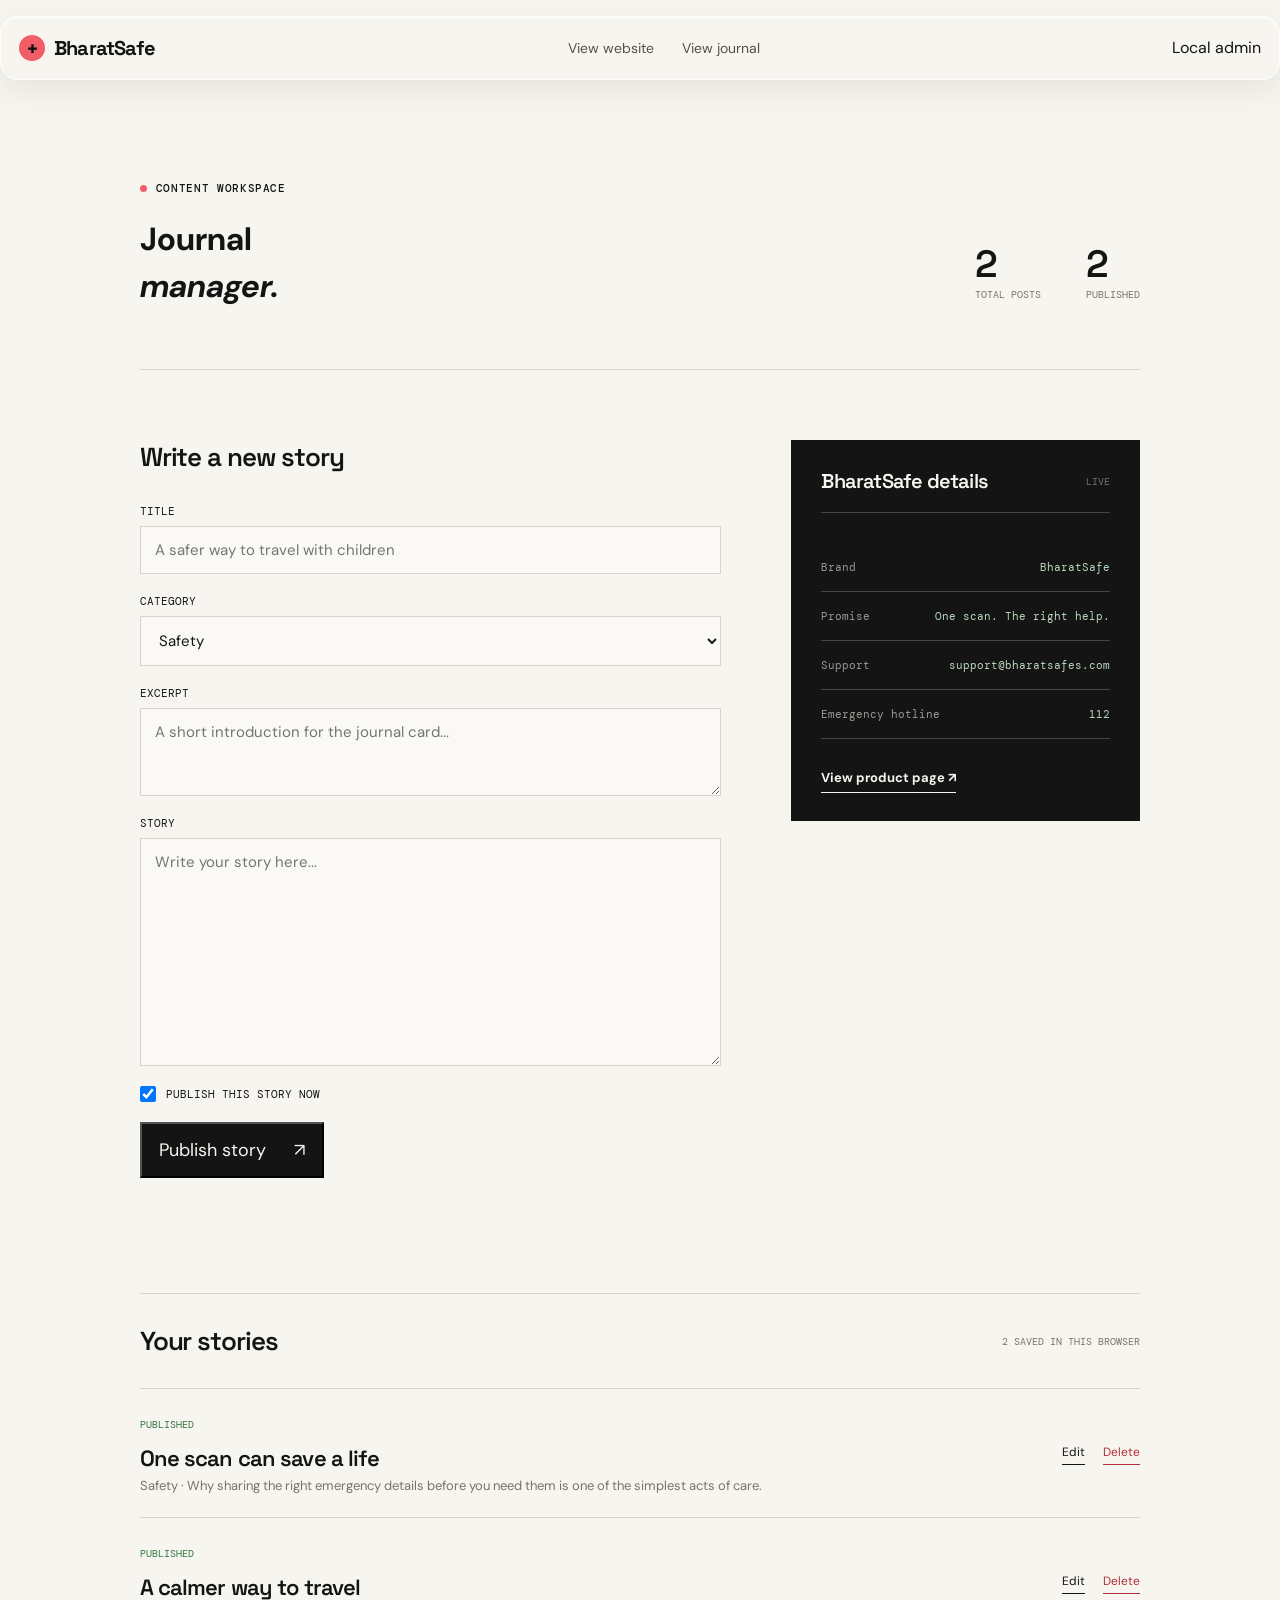
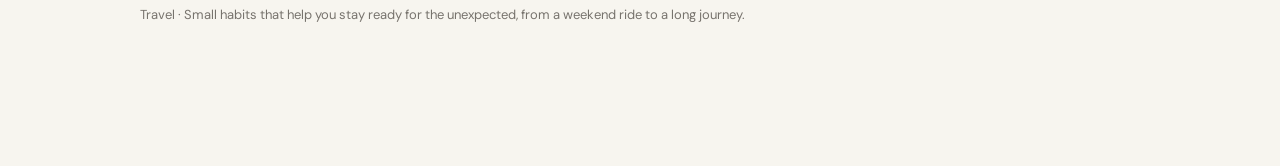
==== admin.html @ 0f33e7d2 "Initial BharatSafe website" ====
<!doctype html>
<html lang="en">
<head>
  <meta charset="UTF-8" />
  <meta name="viewport" content="width=device-width, initial-scale=1.0" />
  <title>BharatSafe Admin — Journal manager</title>
  <link rel="stylesheet" href="styles.css" />
  <link rel="stylesheet" href="glass-nav.css" />
  <link rel="stylesheet" href="admin.css" />
  <link rel="stylesheet" href="cursor.css" />
</head>
<body>
  <header class="site-header"><a class="brand" href="index.html" aria-label="BharatSafe home"><span class="brand-mark">+</span><span>BharatSafe</span></a><nav class="desktop-nav" aria-label="Admin navigation"><a href="index.html">View website</a><a href="blog.html">View journal</a></nav><span class="admin-badge">Local admin</span></header>
  <main class="admin-shell">
    <div class="admin-heading"><div><p class="eyebrow"><span class="eyebrow-dot"></span> Content workspace</p><h1>Journal<br /><em>manager.</em></h1></div><div class="admin-stats"><div><strong id="total-posts">0</strong><span>Total posts</span></div><div><strong id="published-posts">0</strong><span>Published</span></div></div></div>
    <div class="admin-layout">
      <section class="editor-panel"><div class="panel-heading"><h2 id="editor-title">Write a new story</h2><button class="text-button" id="cancel-edit" type="button" hidden>Cancel edit</button></div><form id="post-form"><label>Title<input id="post-title" required maxlength="90" placeholder="A safer way to travel with children" /></label><label>Category<select id="post-category"><option>Safety</option><option>Travel</option><option>How it works</option><option>Community</option></select></label><label>Excerpt<textarea id="post-excerpt" required maxlength="180" rows="3" placeholder="A short introduction for the journal card..."></textarea></label><label>Story<textarea id="post-content" required rows="10" placeholder="Write your story here..."></textarea></label><label class="check-row"><input id="post-published" type="checkbox" checked /> Publish this story now</label><button class="button button-dark" type="submit"><span id="submit-label">Publish story</span> <span>↗</span></button><p class="form-message" id="form-message" role="status"></p></form></section>
      <aside class="details-panel"><div class="panel-heading"><h2>BharatSafe details</h2><span class="status-dot">Live</span></div><div class="detail-card"><span>Brand</span><strong>BharatSafe</strong></div><div class="detail-card"><span>Promise</span><strong>One scan. The right help.</strong></div><div class="detail-card"><span>Support</span><strong>support@bharatsafes.com</strong></div><div class="detail-card"><span>Emergency hotline</span><strong>112</strong></div><a class="arrow-link" href="index.html#shop">View product page <span>↗</span></a></aside>
    </div>
    <section class="posts-manager"><div class="panel-heading"><h2>Your stories</h2><span id="empty-label">Saved in this browser</span></div><div id="admin-post-list"></div></section>
  </main>
  <script src="cursor.js"></script>
  <script src="admin.js"></script>
</body>
</html>
---- styles.css ----
@import url('https://fonts.googleapis.com/css2?family=DM+Mono:wght@400;500&family=DM+Sans:wght@400;500;600;700&family=Space+Grotesk:wght@400;500;600;700&display=swap');
:root{--paper:#f7f5ef;--ink:#151414;--muted:#77736d;--pink:#f25d68;--yellow:#f4d35e;--line:#d8d4cd;--green:#b9d9bd}*{box-sizing:border-box}html{scroll-behavior:smooth}body{margin:0;background:var(--paper);color:var(--ink);font-family:'DM Sans',sans-serif;font-size:16px;line-height:1.45}a{color:inherit;text-decoration:none}button{font:inherit;color:inherit}.site-header{height:84px;display:flex;align-items:center;justify-content:space-between;max-width:1440px;margin:auto;padding:0 5vw;border-bottom:1px solid var(--line)}.brand{font-family:'Space Grotesk',sans-serif;font-size:20px;font-weight:700;letter-spacing:-.04em;display:flex;align-items:center;gap:9px}.brand-mark{background:var(--pink);width:26px;height:26px;display:inline-grid;place-items:center;border-radius:50%;font-size:21px;line-height:1}.desktop-nav{display:flex;gap:28px;color:#55514d;font-size:14px}.desktop-nav a:hover,.site-footer a:hover{text-decoration:underline;text-underline-offset:4px}.header-cta,.button{display:inline-flex;align-items:center;justify-content:center;gap:28px;padding:13px 17px;font-size:13px;font-weight:700}.header-cta{border-bottom:1px solid var(--ink);padding:5px 0}.header-cta span,.button span{font-size:18px;font-weight:400}.section-pad{padding:110px 8vw;max-width:1440px;margin:auto}.eyebrow,.section-kicker{font:500 11px 'DM Mono',monospace;letter-spacing:.06em;text-transform:uppercase}.eyebrow{display:flex;align-items:center;gap:9px}.eyebrow-dot{width:7px;height:7px;background:var(--pink);display:inline-block;border-radius:50%}.hero{min-height:690px;display:grid;grid-template-columns:1fr 1fr;gap:5vw;align-items:center;padding-top:75px;padding-bottom:90px;overflow:hidden}.hero h1,.split-heading h2,.showcase h2,.builder-copy h2,.profile-card h2,.faq h2,.final-cta h2{font:600 clamp(52px,6.2vw,94px)/.94 'Space Grotesk',sans-serif;letter-spacing:-.065em;margin:28px 0}.hero h1 em,.split-heading em,.showcase em,.builder-copy em,.profile-card em,.faq em,.final-cta em{font-style:normal;color:var(--pink)}.hero-intro{max-width:440px;font-size:18px;color:var(--muted)}.hero-actions{display:flex;align-items:center;gap:26px;margin-top:32px}.button-dark{background:var(--ink);color:var(--paper)}.button-light{border:1px solid var(--paper);color:var(--paper)}.text-link,.arrow-link{font-size:13px;font-weight:700;border-bottom:1px solid currentColor;padding-bottom:4px}.hero-art{min-height:520px;position:relative}.sun-shape{position:absolute;width:370px;height:370px;border-radius:50%;background:var(--yellow);left:50%;top:50%;transform:translate(-50%,-50%)}.helmet{position:absolute;width:330px;height:250px;border-radius:52% 52% 20% 20%;background:#252525;left:50%;top:50%;transform:translate(-50%,-50%) rotate(-8deg);box-shadow:20px 25px 0 rgba(21,20,20,.12)}.helmet-shine{position:absolute;inset:14px 22px auto;height:65px;border-radius:50%;background:rgba(255,255,255,.1)}.helmet-stripe{position:absolute;inset:0 42%;background:var(--pink);transform:rotate(8deg)}.helmet-vent{position:absolute;width:28px;height:8px;border-radius:8px;background:#111;transform:rotate(-8deg)}.vent-one{top:65px;left:66px}.vent-two{top:49px;left:126px}.vent-three{top:43px;left:185px}.sticker{position:absolute;right:36px;bottom:28px;width:112px;height:135px;background:var(--paper);padding:10px;transform:rotate(8deg);text-align:center}.mini-brand{font:700 10px 'DM Mono',monospace}.mini-brand span{color:var(--pink)}.qr{background:repeating-linear-gradient(45deg,#111 0 3px,#fff 3px 6px);border:5px solid #fff}.qr-small{width:64px;height:64px;margin:7px auto}.sticker strong{font:700 8px 'DM Mono',monospace;line-height:1.1}.floating-note{position:absolute;z-index:2;background:var(--paper);padding:12px 14px;display:flex;gap:10px;box-shadow:0 8px 20px rgba(21,20,20,.12);font-size:12px}.floating-note small{display:block;color:var(--muted);font-size:10px}.note-one{top:62px;left:0}.note-two{right:0;bottom:62px}.note-icon{color:var(--pink);font-size:20px}.art-caption{position:absolute;bottom:0;left:0;right:0;display:flex;justify-content:space-between;font:10px 'DM Mono',monospace;text-transform:uppercase}.ticker{display:flex;align-items:center;justify-content:space-around;gap:20px;padding:18px 5vw;background:var(--pink);font:700 12px 'DM Mono',monospace;overflow:hidden}.ticker span{font-size:18px}.section-kicker{display:flex;justify-content:space-between;border-bottom:1px solid var(--line);padding-bottom:16px;color:var(--muted)}.split-heading{display:grid;grid-template-columns:1fr 1fr;gap:7vw;align-items:end}.split-heading h2{margin-top:58px}.large-support{font-size:21px;max-width:440px}.feature-grid{display:grid;grid-template-columns:repeat(3,1fr);gap:5vw;margin-top:82px}.feature-number{font:11px 'DM Mono',monospace;color:var(--muted)}.feature-grid h3{font:600 32px/.95 'Space Grotesk',sans-serif;letter-spacing:-.05em}.feature-grid em{font-style:normal;color:var(--pink)}.feature-grid p,.showcase-heading>p{color:var(--muted);max-width:300px}.showcase{background:var(--yellow)}.showcase-heading{display:grid;grid-template-columns:1fr 1fr;gap:7vw;align-items:end}.showcase-heading h2{margin-bottom:0}.steps{display:grid;grid-template-columns:repeat(3,1fr);gap:35px;margin-top:82px}.step{position:relative}.step>span{font:11px 'DM Mono',monospace}.step h3{font:600 30px 'Space Grotesk',sans-serif;margin:22px 0 8px}.step p{color:#5e574b;max-width:240px}.step-line{height:1px;background:var(--ink);margin-top:35px}.tag-builder{display:grid;grid-template-columns:1fr 1fr;gap:8vw;background:#dcebdc}.builder-copy h2{margin-bottom:22px}.builder-copy>p{color:var(--muted);max-width:420px}.selector{display:flex;margin:34px 0 25px}.selector-button{border:1px solid var(--ink);background:transparent;padding:10px 15px;cursor:pointer}.selector-button.active{background:var(--ink);color:var(--paper)}.price-line{display:flex;align-items:baseline;gap:8px;margin-bottom:22px}.price-line strong{font:600 34px 'Space Grotesk',sans-serif}.price-line span{color:var(--muted);font-size:13px}.tag-preview{background:#202020;color:var(--paper);min-height:480px;padding:28px;display:flex;flex-direction:column;align-items:center;justify-content:center}.preview-label,.preview-foot{width:100%;font:10px 'DM Mono',monospace}.preview-label{text-align:left}.preview-label span{color:var(--pink)}.large-sticker{width:250px;height:250px;background:var(--paper);color:var(--ink);padding:22px;text-align:center;margin:30px auto}.mini-brand.large{font-size:12px}.qr-large{width:135px;height:135px;margin:13px auto}.large-sticker h3{font:700 21px/.95 'DM Mono',monospace;margin:0}.large-sticker p{font:9px 'DM Mono',monospace}.preview-foot{display:flex;justify-content:space-between;color:#aaa}.profile{background:var(--ink);color:var(--paper)}.profile-card{display:grid;grid-template-columns:1fr 1fr;gap:8vw}.profile-card h2{margin-top:28px}.profile-details{padding-top:18px}.profile-details>p{font-size:20px;color:#c4c0b7;max-width:460px}.detail-row{display:flex;justify-content:space-between;border-bottom:1px solid #474541;padding:16px 0;font:12px 'DM Mono',monospace}.detail-row strong{color:var(--green);font-weight:400}.light-link{display:inline-block;margin-top:28px;color:var(--paper)}.faq h2{margin-bottom:70px}.faq-list{max-width:850px;margin-left:auto}.faq details{border-top:1px solid var(--line);padding:22px 0}.faq summary{display:flex;justify-content:space-between;cursor:pointer;font-size:20px}.faq summary span{font-size:25px}.faq details p{color:var(--muted);max-width:600px}.final-cta{position:relative;min-height:480px;display:flex;align-items:center;justify-content:space-between;background:var(--pink)}.final-cta h2{margin:25px 0}.final-scribble{font:italic 20px 'Space Grotesk',sans-serif;transform:rotate(-8deg)}.site-footer{display:grid;grid-template-columns:1fr 1fr 1fr;gap:30px;padding:55px 8vw 35px;background:#242323;color:var(--paper)}.site-footer p{color:#aaa}.site-footer>div{display:flex;gap:18px;flex-wrap:wrap;font-size:13px}.site-footer small{grid-column:1/-1;color:#888;font:10px 'DM Mono',monospace}
.about-hero{padding-top:96px;padding-bottom:116px;display:grid;grid-template-columns:minmax(0,1.15fr) minmax(260px,.85fr);gap:8vw;align-items:end}.about-hero h1{max-width:820px;margin:28px 0 0;font:600 clamp(56px,8vw,116px)/.92 'Space Grotesk',sans-serif;letter-spacing:-.065em}.about-hero h1 em,.about-section h2 em{font-style:normal;color:var(--pink)}.about-hero-copy{max-width:390px;padding-bottom:10px;font-size:20px}.about-rule{border-top:1px solid var(--line)}.about-section{padding-top:104px;padding-bottom:104px}.about-section:nth-of-type(odd){background:#f0ede5}.about-grid{display:grid;grid-template-columns:minmax(240px,.7fr) minmax(0,1.3fr);gap:10vw;margin-top:54px}.about-section h2{margin:0;font:600 clamp(42px,5vw,74px)/.94 'Space Grotesk',sans-serif;letter-spacing:-.06em}.about-copy{max-width:700px}.about-copy p{margin:0 0 24px;font-size:18px;line-height:1.65}.about-copy p:last-child{margin-bottom:0}.about-copy em{font-style:italic}.about-point{padding-top:17px;border-top:1px solid var(--line)}.about-point strong{font:600 13px 'DM Mono',monospace;letter-spacing:.06em;text-transform:uppercase}.about-values{display:grid;grid-template-columns:repeat(2,1fr);gap:1px;background:var(--line);margin-top:60px;border:1px solid var(--line)}.about-value{background:var(--paper);padding:30px 28px 34px;min-height:190px}.about-value h3{margin:0 0 14px;font:600 24px 'Space Grotesk',sans-serif}.about-value p{margin:0;color:#595550;line-height:1.6}.about-quote{margin:0;padding:44px 0 0;border-top:1px solid var(--line);font:500 clamp(27px,3.3vw,47px)/1.05 'Space Grotesk',sans-serif;letter-spacing:-.04em}.about-quote em{color:var(--pink);font-style:normal}
@media(max-width:800px){.site-header{height:70px;padding:0 6vw}.desktop-nav{display:none}.header-cta{font-size:12px}.section-pad{padding:76px 7vw}.hero{display:block;min-height:auto;padding-top:70px}.hero h1{font-size:clamp(52px,14vw,80px)}.hero-art{margin-top:65px;min-height:405px}.helmet{transform:translate(-50%,-50%) rotate(-8deg) scale(.78)}.ticker{gap:22px;justify-content:flex-start;padding-left:7vw}.ticker div:nth-of-type(2),.ticker div:nth-of-type(4),.ticker span:nth-of-type(3){display:none}.split-heading,.tag-builder,.profile-card,.showcase-heading{display:block}.split-heading h2{margin:42px 0 28px}.large-support{font-size:17px}.feature-grid{grid-template-columns:1fr;gap:37px;margin-top:55px}.showcase-heading>p{margin-bottom:42px}.showcase h2{margin-bottom:30px}.steps{grid-template-columns:1fr;gap:38px}.step-line{margin-top:18px}.tag-preview{margin-top:65px;min-height:420px}.large-sticker{width:205px;height:205px;padding:18px}.qr-large{width:104px;height:104px}.large-sticker h3{font-size:19px}.profile-card h2{margin:24px 0 55px}.faq h2{margin-bottom:48px}.faq summary{font-size:18px;gap:25px}.final-cta{display:block;min-height:510px}.final-scribble{position:absolute;bottom:65px;right:7vw}.site-footer{display:block}.site-footer p{margin:20px 0 28px}.site-footer small{display:block;margin-top:30px}.site-footer>div{flex-wrap:wrap}.about-hero{display:block;padding-top:74px;padding-bottom:76px}.about-hero h1{font-size:clamp(52px,14vw,80px)}.about-hero-copy{padding-top:34px;font-size:18px}.about-section{padding-top:74px;padding-bottom:74px}.about-grid{display:block;margin-top:42px}.about-section h2{margin-bottom:38px}.about-copy p{font-size:17px}.about-values{grid-template-columns:1fr;margin-top:46px}.about-value{min-height:auto}}

.testimonials{background:var(--ink);color:var(--paper);max-width:none}.testimonials .section-kicker{color:#aaa;border-color:#454441}.testimonials-heading{display:flex;align-items:end;justify-content:space-between;gap:40px}.testimonials h2{font:600 clamp(48px,6vw,84px)/.94 'Space Grotesk',sans-serif;letter-spacing:-.065em;margin:48px 0 25px}.testimonials h2 em{font-style:normal;color:var(--pink)}.testimonials-heading p{max-width:530px;color:#c4c0b7;font-size:18px}.testimonial-stars{color:var(--yellow);font-size:22px;letter-spacing:4px;padding-bottom:30px}.testimonial-window{overflow:hidden;margin-top:55px}.testimonial-track{display:flex;transition:transform .8s cubic-bezier(.22,.61,.36,1)}.testimonial-card{flex:0 0 100%;min-height:260px;padding:38px 5vw 35px 0;border-top:1px solid #454441;border-bottom:1px solid #454441;display:flex;flex-direction:column;justify-content:space-between}.testimonial-card p{max-width:900px;margin:0;font:500 clamp(24px,3vw,42px)/1.12 'Space Grotesk',sans-serif;letter-spacing:-.04em}.testimonial-card footer{margin-top:34px;color:#aaa;font:12px 'DM Mono',monospace;text-transform:uppercase}.testimonial-card footer span{color:var(--yellow);margin-left:12px;letter-spacing:2px}.trust-line{max-width:700px;margin:38px 0 0;color:var(--green);font-size:17px}.testimonials:has(.testimonial-track:hover) .testimonial-track{transition-duration:1.2s}
@media(prefers-reduced-motion:reduce){.testimonial-track{transition:none}.testimonial-track{transform:none!important}}
@media(max-width:800px){.testimonials-heading{display:block}.testimonials h2{margin-top:42px}.testimonial-stars{display:block;padding-bottom:0;margin-top:30px}.testimonial-card{padding:30px 0;min-height:390px}.testimonial-card p{font-size:25px}.trust-line{font-size:16px}}
---- glass-nav.css ----
.site-header {
  height: 64px;
  position: sticky;
  top: 16px;
  z-index: 10;
  max-width: 1320px;
  margin: 16px auto 0;
  padding: 0 18px;
  border: 1px solid rgba(255, 255, 255, 0.72);
  border-radius: 18px;
  background: rgba(247, 245, 239, 0.68);
  box-shadow: 0 10px 30px rgba(21, 20, 20, 0.08), inset 0 1px 0 rgba(255, 255, 255, 0.8);
  backdrop-filter: blur(18px) saturate(125%);
  -webkit-backdrop-filter: blur(18px) saturate(125%);
}

.header-cta {
  border: 1px solid rgba(21, 20, 20, 0.15);
  border-radius: 12px;
  background: rgba(255, 255, 255, 0.35);
  padding: 8px 12px;
  transition: 0.2s;
}

.header-cta:hover {
  background: var(--pink);
  border-color: var(--pink);
}

@media (max-width: 800px) {
  .site-header {
    height: 58px;
    top: 10px;
    margin-top: 10px;
    padding: 0 12px;
    border-radius: 16px;
  }
}
---- admin.css ----
.admin-shell{max-width:1180px;margin:0 auto;padding:90px 7vw 120px}.admin-heading{display:flex;justify-content:space-between;align-items:flex-end;border-bottom:1px solid var(--line);padding-bottom:60px}.admin-heading h1{margin-bottom:0}.admin-stats{display:flex;gap:45px;padding-bottom:8px}.admin-stats div{display:flex;flex-direction:column}.admin-stats strong{font:600 38px 'Space Grotesk',sans-serif;letter-spacing:-.06em}.admin-stats span,.status-dot,.panel-heading>span{font:10px 'DM Mono',monospace;color:var(--muted);text-transform:uppercase}.admin-layout{display:grid;grid-template-columns:1.25fr .75fr;gap:70px;margin:70px 0 100px}.panel-heading{display:flex;align-items:center;justify-content:space-between;margin-bottom:30px}.panel-heading h2{font:600 26px 'Space Grotesk',sans-serif;letter-spacing:-.04em;margin:0}.editor-panel label{display:block;font:11px 'DM Mono',monospace;text-transform:uppercase;margin:0 0 20px}.editor-panel input,.editor-panel select,.editor-panel textarea{width:100%;display:block;margin-top:8px;padding:13px 14px;border:1px solid var(--line);border-radius:0;background:rgba(255,255,255,.35);font:15px 'DM Sans',sans-serif;color:var(--ink);resize:vertical}.editor-panel input:focus,.editor-panel select:focus,.editor-panel textarea:focus{outline:2px solid var(--pink);border-color:transparent}.check-row{display:flex!important;align-items:center;gap:10px}.check-row input{width:16px;height:16px;margin:0}.form-message{color:#327442;font:11px 'DM Mono',monospace;margin-top:15px}.text-button{border:0;border-bottom:1px solid var(--ink);background:none;cursor:pointer;padding:3px 0;font-size:12px}.details-panel{background:var(--ink);color:var(--paper);padding:28px 30px;height:max-content}.details-panel .panel-heading{border-bottom:1px solid #454441;padding-bottom:18px}.details-panel .panel-heading h2{font-size:20px}.status-dot{color:var(--green)}.detail-card{display:flex;justify-content:space-between;gap:25px;border-bottom:1px solid #454441;padding:17px 0;font:11px 'DM Mono',monospace}.detail-card span{color:#9a9892}.detail-card strong{font-weight:400;text-align:right;color:var(--green)}.details-panel .arrow-link{color:var(--paper);border-color:var(--paper);display:inline-block;margin-top:30px}.posts-manager{border-top:1px solid var(--line);padding-top:30px}.managed-post{display:flex;justify-content:space-between;gap:30px;border-top:1px solid var(--line);padding:22px 0}.managed-post h3{font:600 22px 'Space Grotesk',sans-serif;letter-spacing:-.04em;margin:9px 0 5px}.managed-post p{color:var(--muted);font-size:13px;margin:0;max-width:650px}.post-status{font:10px 'DM Mono',monospace;color:var(--muted);text-transform:uppercase}.post-status.is-live{color:#327442}.post-actions{display:flex;gap:18px;align-items:center}.post-actions button{background:none;border:0;border-bottom:1px solid var(--ink);cursor:pointer;font-size:12px;padding:2px 0;height:max-content}.post-actions button:last-child{color:#b22f39;border-color:#b22f39}.empty-manager{padding:30px 0;color:var(--muted);font-size:14px}@media(max-width:800px){.admin-shell{padding:70px 7vw 85px}.admin-heading{display:block;padding-bottom:40px}.admin-heading h1{font-size:clamp(55px,14vw,80px);margin-bottom:40px}.admin-stats{gap:35px}.admin-layout{display:block;margin:50px 0 75px}.details-panel{margin-top:60px;padding:24px}.managed-post{display:block}.post-actions{margin-top:18px}}
---- cursor.css ----
@media (hover: hover) and (pointer: fine) {
  body.has-custom-cursor,
  body.has-custom-cursor a,
  body.has-custom-cursor button,
  body.has-custom-cursor summary {
    cursor: none;
  }

  .cursor-dot,
  .cursor-ring {
    position: fixed;
    top: 0;
    left: 0;
    z-index: 100;
    pointer-events: none;
    opacity: 0;
    transform: translate3d(-100px, -100px, 0);
    transition: opacity 0.25s ease, width 0.25s ease, height 0.25s ease, background 0.25s ease, border-color 0.25s ease;
  }

  .cursor-dot {
    width: 8px;
    height: 8px;
    border-radius: 50%;
    background: var(--pink);
    margin: -4px 0 0 -4px;
  }

  .cursor-ring {
    width: 38px;
    height: 38px;
    border: 1px solid rgba(21, 20, 20, 0.65);
    border-radius: 50%;
    margin: -19px 0 0 -19px;
    display: grid;
    place-items: center;
  }

  .cursor-label {
    opacity: 0;
    color: var(--ink);
    font: 8px 'DM Mono', monospace;
    letter-spacing: 0.05em;
    transform: rotate(-12deg);
    transition: opacity 0.2s ease;
  }

  body.cursor-ready .cursor-dot,
  body.cursor-ready .cursor-ring {
    opacity: 1;
  }

  body.cursor-hover .cursor-ring {
    width: 54px;
    height: 54px;
    margin: -27px 0 0 -27px;
    border-color: var(--pink);
    background: rgba(242, 93, 104, 0.12);
  }

  body.cursor-scrolling .cursor-ring {
    width: 64px;
    height: 64px;
    margin: -32px 0 0 -32px;
    border-color: var(--pink);
    background: rgba(244, 211, 94, 0.62);
    animation: cursor-spin 0.7s ease-in-out infinite alternate;
  }

  body.cursor-scrolling .cursor-dot {
    background: var(--ink);
  }

  body.cursor-scrolling .cursor-label {
    opacity: 1;
  }

  @keyframes cursor-spin {
    from { transform: translate3d(0, 0, 0) rotate(-12deg); }
    to { transform: translate3d(0, 0, 0) rotate(12deg); }
  }
}
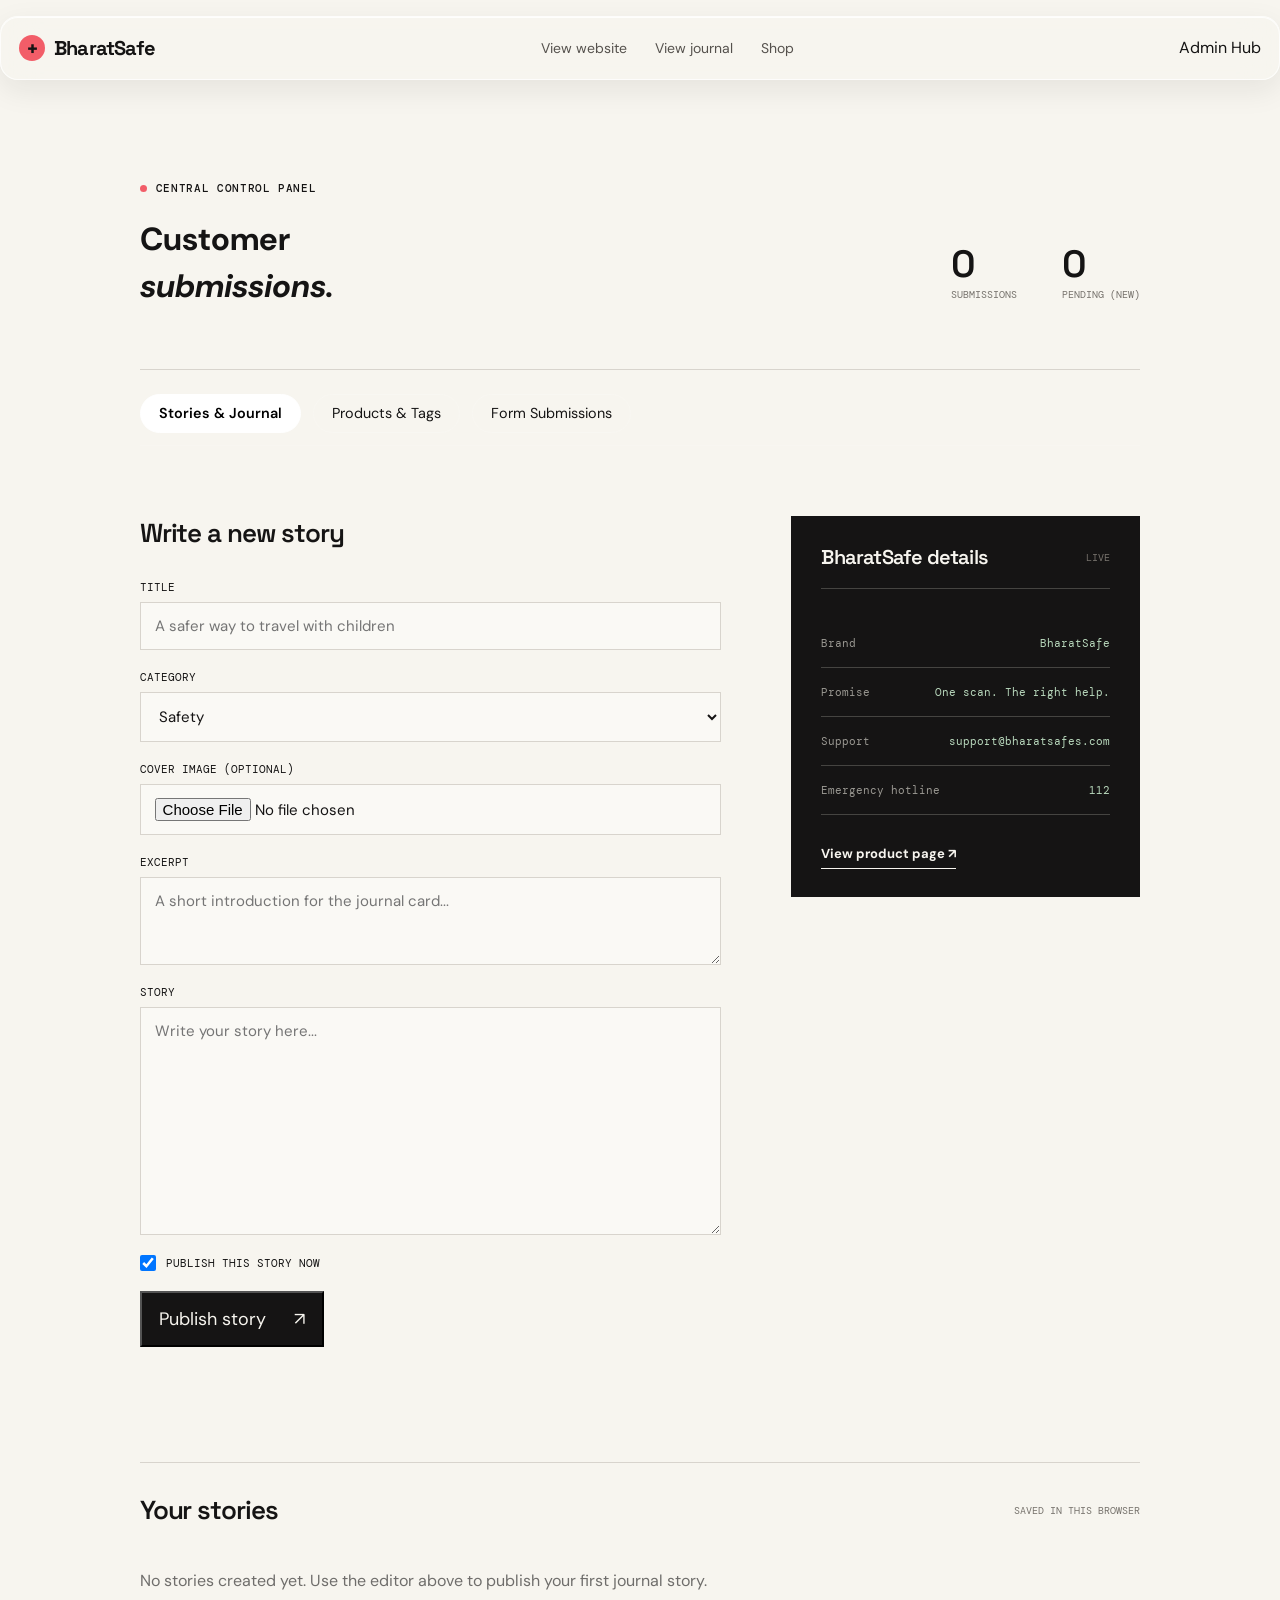
==== commit ba6ebab0: "updated admin.css and admin.html" ====
--- a/admin.html
+++ b/admin.html
@@ -3,22 +3,315 @@
 <head>
   <meta charset="UTF-8" />
   <meta name="viewport" content="width=device-width, initial-scale=1.0" />
-  <title>BharatSafe Admin — Journal manager</title>
+  <title>BharatSafe Admin — Operations & Content Portal</title>
   <link rel="stylesheet" href="styles.css" />
   <link rel="stylesheet" href="glass-nav.css" />
   <link rel="stylesheet" href="admin.css" />
   <link rel="stylesheet" href="cursor.css" />
+  <style>
+    /* BharatSafe Admin Workspace Utilities */
+    .admin-nav-tabs {
+      display: flex;
+      gap: 12px;
+      margin: 24px 0 32px 0;
+      border-bottom: 1px solid var(--border-color, rgba(255, 255, 255, 0.1));
+      padding-bottom: 12px;
+    }
+    .admin-tab-btn {
+      background: transparent;
+      border: 1px solid rgba(255, 255, 255, 0.15);
+      color: inherit;
+      padding: 8px 18px;
+      border-radius: 999px;
+      font-size: 0.9rem;
+      cursor: pointer;
+      transition: all 0.2s ease;
+    }
+    .admin-tab-btn:hover {
+      background: rgba(255, 255, 255, 0.05);
+    }
+    .admin-tab-btn.active {
+      background: #fff;
+      color: #000;
+      border-color: #fff;
+      font-weight: 600;
+    }
+    .admin-tab-view {
+      display: none;
+    }
+    .admin-tab-view.active {
+      display: block;
+    }
+    .admin-table-container {
+      overflow-x: auto;
+      margin-top: 16px;
+    }
+    .admin-data-table {
+      width: 100%;
+      border-collapse: collapse;
+      text-align: left;
+      font-size: 0.9rem;
+    }
+    .admin-data-table th, 
+    .admin-data-table td {
+      padding: 12px 14px;
+      border-bottom: 1px solid rgba(255, 255, 255, 0.08);
+      vertical-align: middle;
+    }
+    .admin-data-table th {
+      color: rgba(255, 255, 255, 0.5);
+      font-weight: 500;
+      text-transform: uppercase;
+      font-size: 0.75rem;
+      letter-spacing: 0.05em;
+    }
+    .table-thumb {
+      width: 44px;
+      height: 44px;
+      object-fit: cover;
+      border-radius: 6px;
+      background: rgba(255, 255, 255, 0.05);
+      display: block;
+    }
+    .status-pill {
+      display: inline-block;
+      padding: 3px 8px;
+      border-radius: 999px;
+      font-size: 0.72rem;
+      font-weight: 600;
+      text-transform: uppercase;
+      letter-spacing: 0.04em;
+    }
+    .status-new {
+      background: rgba(59, 130, 246, 0.2);
+      color: #93c5fd;
+    }
+    .status-resolved {
+      background: rgba(34, 197, 94, 0.2);
+      color: #86efac;
+    }
+    .action-btn-group {
+      display: flex;
+      gap: 8px;
+      align-items: center;
+    }
+    .btn-sm-danger {
+      background: rgba(239, 68, 68, 0.15);
+      color: #fca5a5;
+      border: 1px solid rgba(239, 68, 68, 0.3);
+      padding: 4px 10px;
+      border-radius: 6px;
+      cursor: pointer;
+      font-size: 0.8rem;
+    }
+    .btn-sm-action {
+      background: rgba(255, 255, 255, 0.1);
+      color: inherit;
+      border: 1px solid rgba(255, 255, 255, 0.2);
+      padding: 4px 10px;
+      border-radius: 6px;
+      cursor: pointer;
+      font-size: 0.8rem;
+    }
+    .img-preview-box {
+      margin-top: 8px;
+      display: none;
+      max-width: 140px;
+      border-radius: 6px;
+      border: 1px solid rgba(255, 255, 255, 0.15);
+    }
+  </style>
 </head>
 <body>
-  <header class="site-header"><a class="brand" href="index.html" aria-label="BharatSafe home"><span class="brand-mark">+</span><span>BharatSafe</span></a><nav class="desktop-nav" aria-label="Admin navigation"><a href="index.html">View website</a><a href="blog.html">View journal</a></nav><span class="admin-badge">Local admin</span></header>
+  <header class="site-header">
+    <a class="brand" href="index.html" aria-label="BharatSafe home">
+      <span class="brand-mark">+</span><span>BharatSafe</span>
+    </a>
+    <nav class="desktop-nav" aria-label="Admin navigation">
+      <a href="index.html">View website</a>
+      <a href="blog.html">View journal</a>
+      <a href="index.html#shop">Shop</a>
+    </nav>
+    <span class="admin-badge">Admin Hub</span>
+  </header>
+
   <main class="admin-shell">
-    <div class="admin-heading"><div><p class="eyebrow"><span class="eyebrow-dot"></span> Content workspace</p><h1>Journal<br /><em>manager.</em></h1></div><div class="admin-stats"><div><strong id="total-posts">0</strong><span>Total posts</span></div><div><strong id="published-posts">0</strong><span>Published</span></div></div></div>
-    <div class="admin-layout">
-      <section class="editor-panel"><div class="panel-heading"><h2 id="editor-title">Write a new story</h2><button class="text-button" id="cancel-edit" type="button" hidden>Cancel edit</button></div><form id="post-form"><label>Title<input id="post-title" required maxlength="90" placeholder="A safer way to travel with children" /></label><label>Category<select id="post-category"><option>Safety</option><option>Travel</option><option>How it works</option><option>Community</option></select></label><label>Excerpt<textarea id="post-excerpt" required maxlength="180" rows="3" placeholder="A short introduction for the journal card..."></textarea></label><label>Story<textarea id="post-content" required rows="10" placeholder="Write your story here..."></textarea></label><label class="check-row"><input id="post-published" type="checkbox" checked /> Publish this story now</label><button class="button button-dark" type="submit"><span id="submit-label">Publish story</span> <span>↗</span></button><p class="form-message" id="form-message" role="status"></p></form></section>
-      <aside class="details-panel"><div class="panel-heading"><h2>BharatSafe details</h2><span class="status-dot">Live</span></div><div class="detail-card"><span>Brand</span><strong>BharatSafe</strong></div><div class="detail-card"><span>Promise</span><strong>One scan. The right help.</strong></div><div class="detail-card"><span>Support</span><strong>support@bharatsafes.com</strong></div><div class="detail-card"><span>Emergency hotline</span><strong>112</strong></div><a class="arrow-link" href="index.html#shop">View product page <span>↗</span></a></aside>
+    <div class="admin-heading">
+      <div>
+        <p class="eyebrow"><span class="eyebrow-dot"></span> Central control panel</p>
+        <h1 id="view-heading-title">Journal<br /><em>manager.</em></h1>
+      </div>
+      <div class="admin-stats">
+        <div><strong id="stat-primary-count">0</strong><span id="stat-primary-label">Total posts</span></div>
+        <div><strong id="stat-secondary-count">0</strong><span id="stat-secondary-label">Published</span></div>
+      </div>
     </div>
-    <section class="posts-manager"><div class="panel-heading"><h2>Your stories</h2><span id="empty-label">Saved in this browser</span></div><div id="admin-post-list"></div></section>
+
+    <!-- Navigation Tabs -->
+    <nav class="admin-nav-tabs" aria-label="Portal sections">
+      <button class="admin-tab-btn active" data-tab="tab-journal">Stories & Journal</button>
+      <button class="admin-tab-btn" data-tab="tab-products">Products & Tags</button>
+      <button class="admin-tab-btn" data-tab="tab-leads">Form Submissions</button>
+    </nav>
+
+    <!-- ==================== TAB 1: JOURNAL MANAGER ==================== -->
+    <div id="tab-journal" class="admin-tab-view active">
+      <div class="admin-layout">
+        <section class="editor-panel">
+          <div class="panel-heading">
+            <h2 id="editor-title">Write a new story</h2>
+            <button class="text-button" id="cancel-edit" type="button" hidden>Cancel edit</button>
+          </div>
+          <form id="post-form">
+            <label>Title
+              <input id="post-title" required maxlength="90" placeholder="A safer way to travel with children" />
+            </label>
+            <label>Category
+              <select id="post-category">
+                <option>Safety</option>
+                <option>Travel</option>
+                <option>How it works</option>
+                <option>Community</option>
+              </select>
+            </label>
+            <label>Cover image (optional)
+              <input type="file" id="post-cover" accept="image/*" />
+              <img id="post-cover-preview" class="img-preview-box" alt="Cover Preview" />
+            </label>
+            <label>Excerpt
+              <textarea id="post-excerpt" required maxlength="180" rows="3" placeholder="A short introduction for the journal card..."></textarea>
+            </label>
+            <label>Story
+              <textarea id="post-content" required rows="10" placeholder="Write your story here..."></textarea>
+            </label>
+            <label class="check-row">
+              <input id="post-published" type="checkbox" checked /> Publish this story now
+            </label>
+            <button class="button button-dark" type="submit">
+              <span id="submit-label">Publish story</span> <span>↗</span>
+            </button>
+            <p class="form-message" id="form-message" role="status"></p>
+          </form>
+        </section>
+
+        <aside class="details-panel">
+          <div class="panel-heading">
+            <h2>BharatSafe details</h2>
+            <span class="status-dot">Live</span>
+          </div>
+          <div class="detail-card"><span>Brand</span><strong>BharatSafe</strong></div>
+          <div class="detail-card"><span>Promise</span><strong>One scan. The right help.</strong></div>
+          <div class="detail-card"><span>Support</span><strong>support@bharatsafes.com</strong></div>
+          <div class="detail-card"><span>Emergency hotline</span><strong>112</strong></div>
+          <a class="arrow-link" href="index.html#shop">View product page <span>↗</span></a>
+        </aside>
+      </div>
+
+      <section class="posts-manager" style="margin-top: 36px;">
+        <div class="panel-heading">
+          <h2>Your stories</h2>
+          <span id="empty-label">Saved in this browser</span>
+        </div>
+        <div id="admin-post-list"></div>
+      </section>
+    </div>
+
+    <!-- ==================== TAB 2: PRODUCTS MANAGER ==================== -->
+    <div id="tab-products" class="admin-tab-view">
+      <div class="admin-layout">
+        <section class="editor-panel">
+          <div class="panel-heading">
+            <h2 id="product-editor-title">Add new product / QR tag</h2>
+            <button class="text-button" id="cancel-product-edit" type="button" hidden>Cancel</button>
+          </div>
+          <form id="product-form">
+            <label>Product / Tag Title
+              <input id="prod-title" required placeholder="e.g. BharatSafe Bike Helmet Tag" />
+            </label>
+            <label>Category
+              <select id="prod-category">
+                <option value="bike">Bike</option>
+                <option value="car">Car</option>
+                <option value="luggage">Luggage</option>
+                <option value="pet">Pet / General</option>
+              </select>
+            </label>
+            <label>Price (₹)
+              <input type="number" id="prod-price" required placeholder="149" />
+            </label>
+            <label>Product Image
+              <input type="file" id="prod-img" accept="image/*" />
+              <img id="prod-img-preview" class="img-preview-box" alt="Product Preview" />
+            </label>
+            <label>Tag Subtitle / Description
+              <textarea id="prod-desc" rows="3" placeholder="Weatherproof, reflective, 3M adhesive..."></textarea>
+            </label>
+            <button class="button button-dark" type="submit">
+              <span id="prod-submit-label">Save product</span> <span>↗</span>
+            </button>
+            <p class="form-message" id="prod-form-message" role="status"></p>
+          </form>
+        </section>
+
+        <aside class="details-panel">
+          <div class="panel-heading">
+            <h2>Inventory status</h2>
+          </div>
+          <div class="detail-card"><span>Active tags</span><strong id="stat-active-tags">0</strong></div>
+          <div class="detail-card"><span>Base price</span><strong>₹149</strong></div>
+          <div class="detail-card"><span>Fulfillment</span><strong>India Post / Courier</strong></div>
+        </aside>
+      </div>
+
+      <section class="posts-manager" style="margin-top: 36px;">
+        <div class="panel-heading">
+          <h2>Product catalog</h2>
+        </div>
+        <div class="admin-table-container">
+          <table class="admin-data-table">
+            <thead>
+              <tr>
+                <th>Image</th>
+                <th>Title</th>
+                <th>Category</th>
+                <th>Price</th>
+                <th>Actions</th>
+              </tr>
+            </thead>
+            <tbody id="product-table-body"></tbody>
+          </table>
+        </div>
+      </section>
+    </div>
+
+    <!-- ==================== TAB 3: FORM SUBMISSIONS ==================== -->
+    <div id="tab-leads" class="admin-tab-view">
+      <section class="posts-manager">
+        <div class="panel-heading">
+          <h2>User form submissions & emergency activations</h2>
+          <button id="export-leads-btn" class="text-button" type="button">Export to CSV ↓</button>
+        </div>
+        <div class="admin-table-container">
+          <table class="admin-data-table">
+            <thead>
+              <tr>
+                <th>Date</th>
+                <th>Full Name</th>
+                <th>Phone</th>
+                <th>Emergency Contact</th>
+                <th>Tag Category / Note</th>
+                <th>Status</th>
+                <th>Actions</th>
+              </tr>
+            </thead>
+            <tbody id="leads-table-body"></tbody>
+          </table>
+        </div>
+      </section>
+    </div>
+
   </main>
+
   <script src="cursor.js"></script>
   <script src="admin.js"></script>
 </body>
--- a/styles.css
+++ b/styles.css
@@ -6,3 +6,218 @@
 .testimonials{background:var(--ink);color:var(--paper);max-width:none}.testimonials .section-kicker{color:#aaa;border-color:#454441}.testimonials-heading{display:flex;align-items:end;justify-content:space-between;gap:40px}.testimonials h2{font:600 clamp(48px,6vw,84px)/.94 'Space Grotesk',sans-serif;letter-spacing:-.065em;margin:48px 0 25px}.testimonials h2 em{font-style:normal;color:var(--pink)}.testimonials-heading p{max-width:530px;color:#c4c0b7;font-size:18px}.testimonial-stars{color:var(--yellow);font-size:22px;letter-spacing:4px;padding-bottom:30px}.testimonial-window{overflow:hidden;margin-top:55px}.testimonial-track{display:flex;transition:transform .8s cubic-bezier(.22,.61,.36,1)}.testimonial-card{flex:0 0 100%;min-height:260px;padding:38px 5vw 35px 0;border-top:1px solid #454441;border-bottom:1px solid #454441;display:flex;flex-direction:column;justify-content:space-between}.testimonial-card p{max-width:900px;margin:0;font:500 clamp(24px,3vw,42px)/1.12 'Space Grotesk',sans-serif;letter-spacing:-.04em}.testimonial-card footer{margin-top:34px;color:#aaa;font:12px 'DM Mono',monospace;text-transform:uppercase}.testimonial-card footer span{color:var(--yellow);margin-left:12px;letter-spacing:2px}.trust-line{max-width:700px;margin:38px 0 0;color:var(--green);font-size:17px}.testimonials:has(.testimonial-track:hover) .testimonial-track{transition-duration:1.2s}
 @media(prefers-reduced-motion:reduce){.testimonial-track{transition:none}.testimonial-track{transform:none!important}}
 @media(max-width:800px){.testimonials-heading{display:block}.testimonials h2{margin-top:42px}.testimonial-stars{display:block;padding-bottom:0;margin-top:30px}.testimonial-card{padding:30px 0;min-height:390px}.testimonial-card p{font-size:25px}.trust-line{font-size:16px}}
+/* Container bar */
+.ticker {
+  background-color: #ff5a60; /* Adjust this to match your exact coral/red shade */
+  color: #111111;
+  font-family: inherit;
+  font-size: 0.85rem;
+  font-weight: 700;
+  letter-spacing: 0.08em;
+  text-transform: uppercase;
+  overflow: hidden;
+  white-space: nowrap;
+  user-select: none;
+  display: flex;
+  align-items: center;
+  padding: 14px 0;
+  width: 100%;
+}
+
+/* Flex wrapper holding both identical copies */
+.ticker-track {
+  display: flex;
+  width: max-content;
+  /* Runs infinitely from left to right */
+  animation: scroll-left-to-right 22s linear infinite;
+}
+
+/* Pause scroll when a user hovers over it */
+.ticker:hover .ticker-track {
+  animation-play-state: paused;
+}
+
+/* Content block styling */
+.ticker-content {
+  display: flex;
+  align-items: center;
+  gap: 2rem;
+  padding-right: 2rem;
+  flex-shrink: 0;
+}
+
+.ticker-sep {
+  opacity: 0.6;
+  font-size: 0.9em;
+}
+
+/* Keyframes: Starts translated left (-50%) and glides to 0 to move left-to-right */
+@keyframes scroll-left-to-right {
+  from {
+    transform: translateX(-50%);
+  }
+  to {
+    transform: translateX(0%);
+  }
+}
+.card-stars {
+  color: #ff9800;
+  font-size: 0.85rem;
+  letter-spacing: 1.5px;
+  margin-bottom: 0.75rem;
+  display: flex;
+  align-items: center;
+  gap: 0.25rem;
+}
+
+/* Gray out the unlit 5th star on 4-star reviews */
+.card-stars .star-dim {
+  color: #d1d5db;
+}
+
+/* Small, subtle rating number badge next to stars */
+.card-stars .score {
+  font-size: 0.75rem;
+  font-weight: 700;
+  color: #4b5563;
+  margin-left: 0.35rem;
+  letter-spacing: normal;
+}
+/* ===== TESTIMONIALS SECTION ===== */
+.testimonials{
+  background: var(--ink);
+  color: var(--paper);
+  max-width: none;
+}
+.testimonials .section-kicker{
+  color: #aaa;
+  border-color: #454441;
+}
+.testimonials-heading{
+  display: flex;
+  align-items: end;
+  justify-content: space-between;
+  gap: 40px;
+}
+.testimonials h2{
+  font: 600 clamp(48px,6vw,84px)/.94 'Space Grotesk',sans-serif;
+  letter-spacing: -.065em;
+  margin: 48px 0 25px;
+}
+.testimonials h2 em{
+  font-style: normal;
+  color: var(--pink);
+}
+.testimonials-heading p{
+  max-width: 530px;
+  color: #c4c0b7;
+  font-size: 18px;
+}
+.testimonial-stars{
+  color: var(--yellow);
+  font-size: 22px;
+  letter-spacing: 4px;
+  padding-bottom: 30px;
+}
+
+/* ----- THE SLIDING WINDOW ----- */
+.testimonial-window{
+  overflow: hidden;
+  margin-top: 55px;
+  position: relative;
+  /* soft fade on both edges for polish */
+  mask-image: linear-gradient(to right, transparent, #000 6%, #000 94%, transparent);
+  -webkit-mask-image: linear-gradient(to right, transparent, #000 6%, #000 94%, transparent);
+}
+
+.testimonial-track{
+  display: flex;
+  gap: 2rem;
+  width: max-content;
+  animation: testimonial-scroll 40s linear infinite;
+}
+.testimonial-window:hover .testimonial-track{
+  animation-play-state: paused;
+}
+
+@keyframes testimonial-scroll{
+  from { transform: translateX(0); }
+  to   { transform: translateX(-50%); }
+}
+
+/* ----- CARD ----- */
+.testimonial-card{
+  flex: 0 0 auto;
+  width: min(640px, 84vw);
+  min-height: 260px;
+  padding: 38px 2.5rem;
+  border-top: 1px solid #454441;
+  border-bottom: 1px solid #454441;
+  display: flex;
+  flex-direction: column;
+  justify-content: space-between;
+  background: transparent;
+}
+.testimonial-card p{
+  max-width: 900px;
+  margin: 0;
+  font: 500 clamp(22px,2.4vw,34px)/1.15 'Space Grotesk',sans-serif;
+  letter-spacing: -.04em;
+}
+.testimonial-card footer{
+  margin-top: 34px;
+  color: #aaa;
+  font: 12px 'DM Mono',monospace;
+  text-transform: uppercase;
+}
+.testimonial-card footer span{
+  color: var(--yellow);
+  margin-left: 12px;
+  letter-spacing: 2px;
+}
+.trust-line{
+  max-width: 700px;
+  margin: 38px 0 0;
+  color: var(--green);
+  font-size: 17px;
+}
+
+/* ----- STARS (themed) ----- */
+.card-stars{
+  color: var(--yellow);
+  font-size: 0.85rem;
+  letter-spacing: 1.5px;
+  margin-bottom: 0.75rem;
+  display: flex;
+  align-items: center;
+  gap: 0.25rem;
+}
+.card-stars .star-dim{
+  color: #6b6760;
+}
+.card-stars .score{
+  font-size: 0.75rem;
+  font-weight: 700;
+  color: var(--green);
+  margin-left: 0.35rem;
+  letter-spacing: normal;
+}
+
+/* ----- REDUCED MOTION ----- */
+@media (prefers-reduced-motion: reduce){
+  .testimonial-track{ animation: none; }
+}
+
+/* ----- MOBILE ----- */
+@media(max-width:800px){
+  .testimonials-heading{ display: block; }
+  .testimonials h2{ margin-top: 42px; }
+  .testimonial-stars{ display: block; padding-bottom: 0; margin-top: 30px; }
+  .testimonial-card{
+    padding: 30px 1.5rem;
+    min-height: 360px;
+    width: min(560px, 88vw);
+  }
+  .testimonial-card p{ font-size: 22px; }
+  .trust-line{ font-size: 16px; }
+}
